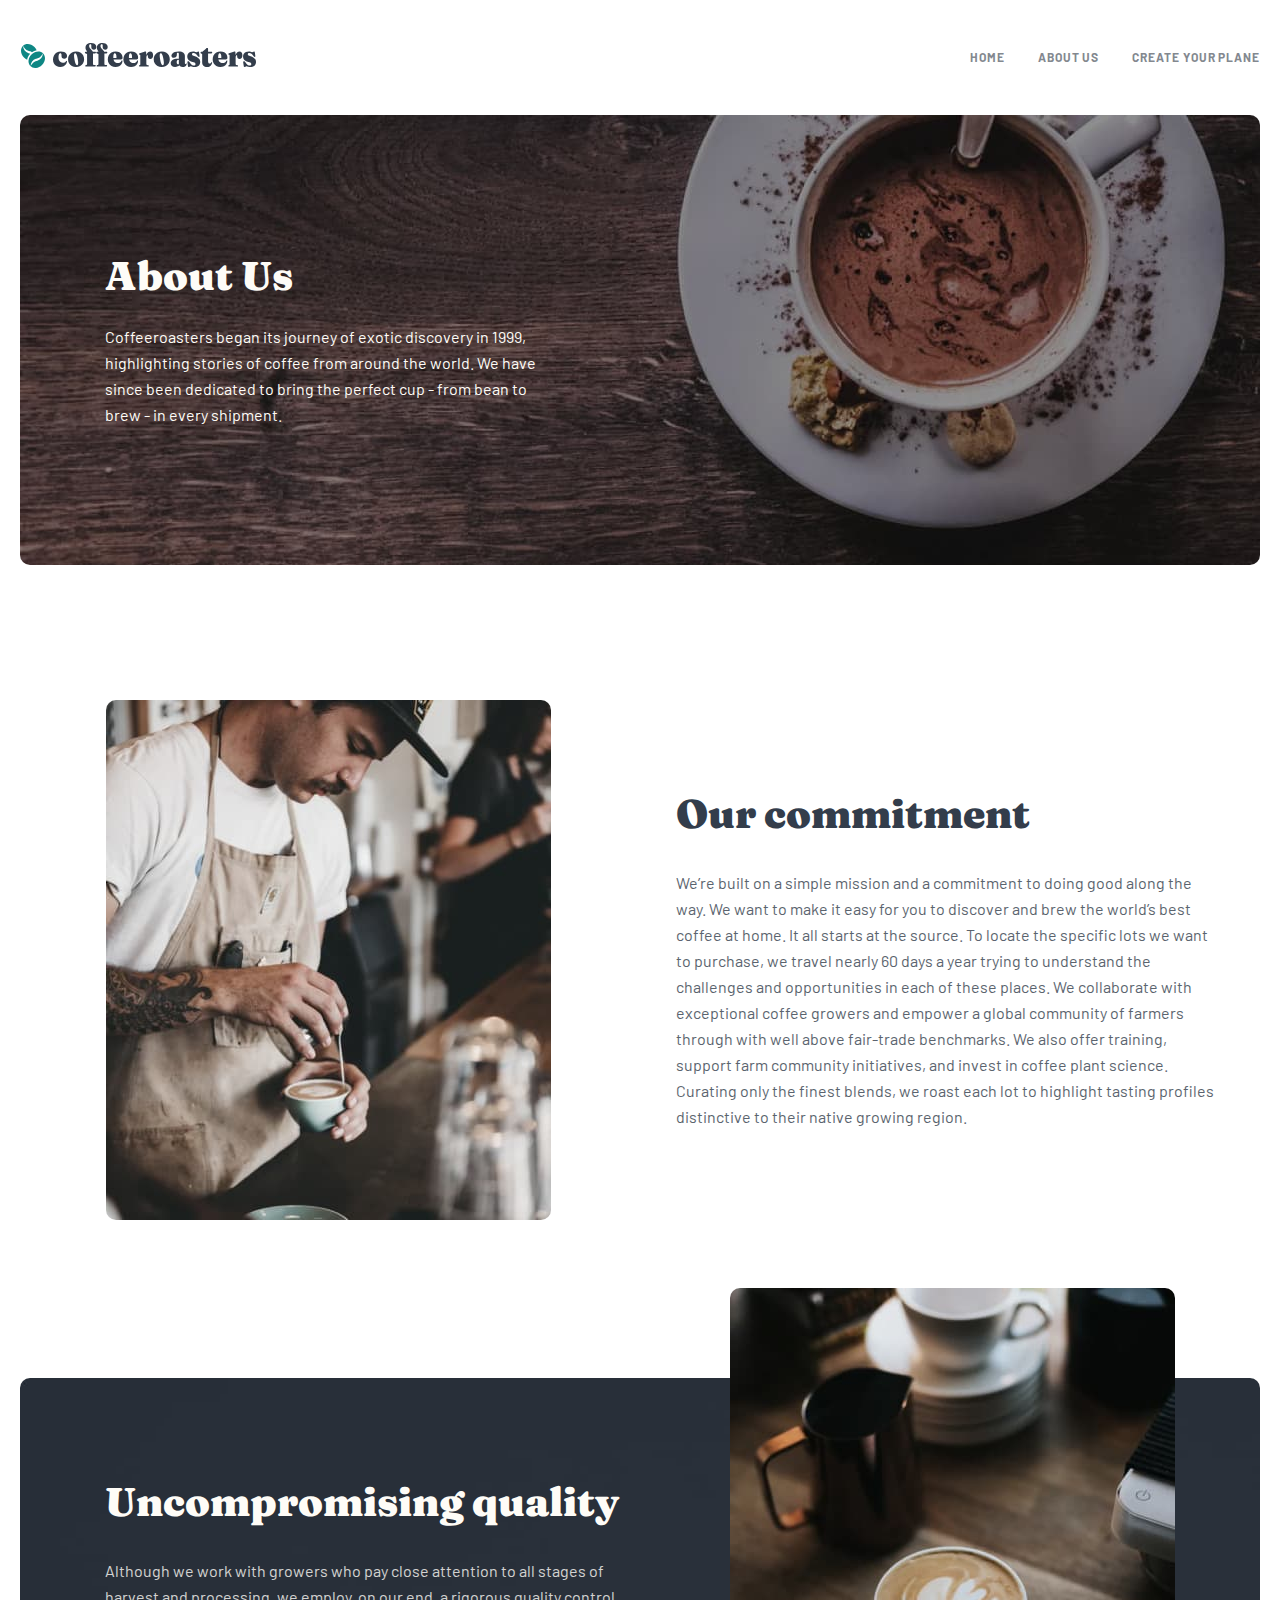
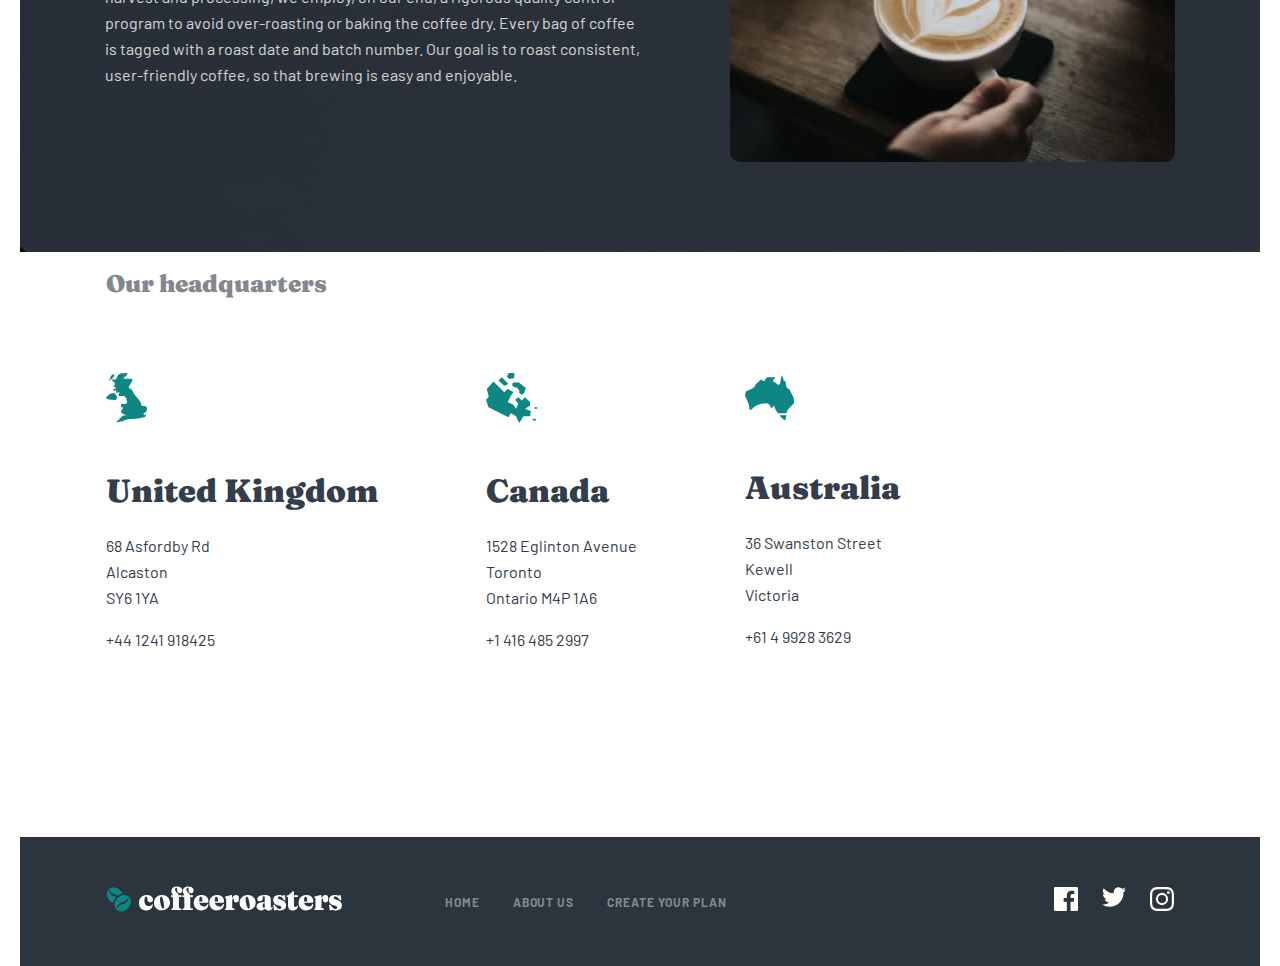
==== about.html @ 7711fb10 "Initial commit" ====
<!DOCTYPE html>
<html lang="en">
<head>
  <meta charset="UTF-8">
  <meta http-equiv="X-UA-Compatible" content="IE=edge">
  <meta name="viewport" content="width=device-width, initial-scale=1.0">
  <title>About us</title>
  <link rel="stylesheet" href="./css/normalize.css">
  <link rel="stylesheet" href="./css/main.min.css">
</head>
<body>
  
  <header class="header">  
    <div class="container"><!-- container -->
      <div class="header__box">
        <a class="logo__link" href="./index.html">
          <img class="header__logo" src="./images/logo.svg" alt="site logo"><!-- logo image -->
        </a><!-- logo link -->
        <div class="header__nav nav"><!-- navbar -->
          <ul class="nav__list"><!-- list -->
            <li class="nav__item"><!-- item -->
              <a class="nav__link" href="./index.html"><!-- HOME link -->
                <p class="nav__title"><!-- HOME -->
                  HOME
                </p>
              </a>
            </li>
            <li class="nav__item"><!-- item -->
              <a class="nav__link" href="./about.html"><!--ABOUT US link-->
                <p class="nav__title"><!-- ABOUT US -->
                  ABOUT US
                </p>
              </a>
            </li>
            <li class="nav__item"><!-- item -->
              <a class="nav__link" href="#"><!-- link for Create your plan -->
                <p class="nav__title"><!-- Create your plan -->
                  CREATE YOUR PLANE
                </p>
              </a>
            </li>
          </ul>
        </div>
      </div>
    </div>
  </header>
  
  <main class="main">
    <section class="hero">
      <div class="container">
        <div class="hero__boxs">
          <h2 class="hero__titles">
            About Us
          </h2>
          <div class="hero__textboxs">
            <p class="hero__texts">
              Coffeeroasters began its journey of exotic discovery in 1999, highlighting stories of coffee from around the world. We have since been dedicated to bring the perfect cup - from bean to brew - in every shipment.
            </p>
          </div>
        </div>
      </div>
    </section>
    
    <section class="commitment">
      <div class="container">
        <div class="commitment__box">
          <img class="commitment__imag" src="./images/Bitmap.jpg" alt="waiter make ready coffe" width="485" srcset="/images/Bitmap.jpg 1x , /images/Bitmap@2x.jpg 2x">
          <div class="commitment__trunk">
            <h2 class="commitment__title">
              Our commitment
            </h2>
            <div class="commitment__textbox">
              <p class="commitment__text">
                We’re built on a simple mission and a commitment to doing good along the way. We want to make it easy for you to discover and brew the world’s best coffee at home. It all starts at the source. To locate the specific lots we want to purchase, we travel nearly 60 days a year trying to understand the challenges and opportunities in each of these places. We collaborate with exceptional coffee growers and empower a global community of farmers through with well above fair-trade benchmarks. We also offer training, support farm community initiatives, and invest in coffee plant science. Curating only the finest blends, we roast each lot to highlight tasting profiles distinctive to their native growing region.
              </p>
            </div>
          </div>
        </div>
      </div>
    </section>
    
    <section class="quality">
      <div class="container">
        <div class="quality__box">
          <img class="quality__imag" src="./images/quality.jpg" alt="Coffe in glass" srcset="/images/quality.jpg 1x , /images/quality@2x.jpg 2x">
          <div class="quality__textbox">
            <h2 class="quality__title">
              Uncompromising quality
            </h2>
            <div class="quality__packet">
              <p class="quality__text">
                Although we work with growers who pay close attention to all stages of harvest and processing, we employ, on our end, a rigorous quality control program to avoid over-roasting or baking the coffee dry. Every bag of coffee is tagged with a roast date and batch number. Our goal is to roast consistent, user-friendly coffee, so that brewing is easy and enjoyable.
              </p>
            </div>
          </div>
        </div>
      </div>
    </section>
    
    <section class="quartes">
      <div class="container">
        <div class="quartes__box">
          <h2 class="quartes__title">
            Our headquarters
          </h2>
          
          <ul class="quartes__list">
            
            <li class="quartes__item">
              <img class="quartes__img" src="./images/britian.svg" alt="Great Britian's map ">
              <h3 class="quartes__subtitle">
                United Kingdom
              </h3>
              <div class="quartes__textbox">
                <address class="quartes__subtext">
                  <a class="quartes__sublink" href="#">68  Asfordby Rd</a>
                </address>
                <address class="quartes__subtext">
                  <a class="quartes__sublink" href="#">Alcaston</a>
                </address>
                <address class="quartes__subtext">
                  <a class="quartes__sublink" href="#">SY6 1YA</a>
                </address>
                <a class="quartes__link" href="tel:+441241918425">
                  <p class="quartes__subtext">
                    +44 1241 918425
                  </p>
                </a>
              </div>
            </li>
            <li class="quartes__item">
              <img class="quartes__img" src="./images/canada.svg" alt="Canada's map">
              <h3 class="quartes__subtitle">
                Canada
              </h3>
              <div class="quartes__textbox">
                <address class="quartes__subtext">
                  <a class="quartes__sublink" href="#">1528  Eglinton Avenue</a>
                </address>
                <address class="quartes__subtext">
                  <a class="quartes__sublink" href="#">Toronto</a>
                </address>
                <address class="quartes__subtext">
                  <a class="quartes__sublink" href="#">Ontario M4P 1A6</a>
                </address>
                <a class="quartes__link" href="tel:+14164852997">
                  <p class="quartes__subtext">
                    +1 416 485 2997
                  </p>
                </a>
              </div>
            </li>
            <li class="quartes__item">
              <img class="quartes__img" src="./images/australian.svg" alt="Austrilan's map">
              <h3 class="quartes__subtitle">
                Australia
              </h3>
              <div class="quartes__textbox">
                <address class="quartes__subtext">
                  <a class="quartes__sublink" href="#">36 Swanston Street</a>
                </address>
                <address class="quartes__subtext">
                  <a class="quartes__sublink" href="#">Kewell</a>
                </address>
                <address class="quartes__subtext">
                  <a class="quartes__sublink" href="#">Victoria</a>
                </address>
                <a class="quartes__link" href="tel:+61499283629">
                  <p class="quartes__subtext">
                    +61 4 9928 3629
                  </p>
                </a>
              </div>
            </li>
          </ul>
        </div>
      </div>
    </section>
    
  </main>
  
  <footer class="footer">
    <div class="container">
      <div class="footer__box">
        
        <a class="footer__logolink" href="#" >
          <img class="footer__logo" src="./images/footer.svg" alt="coffeeroaster logo">
        </a>
        <ul class="footer__list">
          <li class="footer__item">
            <a class="footer__link" href="./index.html">
              <p class="footer__title">
                HOME
              </p>
            </a>
          </li>
          
          <li class="footer__item">
            <a class="footer__link" href="./about.html">
              <p class="footer__title">
                ABOUT US
              </p>
            </a>
          </li>
          
          <li class="footer__item">
            <a class="footer__link" href="#">
              <p class="footer__title">
                Create your plan
              </p>
            </a>
          </li>
        </ul>
        
        <div class="footer__social">
          <a class="footer__imglink" href="#" target="blank">
            <img class="footer__img" src="./images/facebook.svg" alt="facebook logo">
          </a>
          <a class="footer__imglink" href="#" target="blank">
            <img class="footer__img" src="./images/twitter.svg" alt="twitter logo">
          </a>
          <a class="footer__imglink" href="#" target="blank">
            <img class="footer__img" src="./images/instagram.svg" alt="instagram logo">
          </a>
        </div>
        
      </div>
    </div>
  </footer>
  
</body>
</html>
---- css/main.min.css ----
@font-face{font-family:"Barlow";font-style:normal;font-weight:400;src:url("../fonts/barlow-v5-latin-ext_latin-regular.woff2") format("woff2"),url("../fonts/barlow-v5-latin-ext_latin-regular.woff") format("woff")}@font-face{font-family:"Barlow";font-style:normal;font-weight:700;src:url("../fonts/barlow-v5-latin-ext_latin-700.woff2") format("woff2"),url("../fonts/barlow-v5-latin-ext_latin-700.woff") format("woff")}@font-face{font-family:"Fraunces";font-display:swap;font-weight:100 900;src:url("../fonts/Fraunces9pt-Black.woff2") format("woff2")}/*! normalize.css v8.0.1 | MIT License | github.com/necolas/normalize.css */html{line-height:1.15;-webkit-text-size-adjust:100%}body{margin:0}main{display:block}h1{font-size:2em;margin:0.67em 0}hr{-webkit-box-sizing:content-box;box-sizing:content-box;height:0;overflow:visible}pre{font-family:monospace, monospace;font-size:1em}a{background-color:transparent}abbr[title]{border-bottom:none;text-decoration:underline;-webkit-text-decoration:underline dotted;text-decoration:underline dotted}b,strong{font-weight:bolder}code,kbd,samp{font-family:monospace, monospace;font-size:1em}small{font-size:80%}sub,sup{font-size:75%;line-height:0;position:relative;vertical-align:baseline}sub{bottom:-0.25em}sup{top:-0.5em}img{border-style:none}button,input,optgroup,select,textarea{font-family:inherit;font-size:100%;line-height:1.15;margin:0}button,input{overflow:visible}button,select{text-transform:none}button,[type="button"],[type="reset"],[type="submit"]{-webkit-appearance:button}button::-moz-focus-inner,[type="button"]::-moz-focus-inner,[type="reset"]::-moz-focus-inner,[type="submit"]::-moz-focus-inner{border-style:none;padding:0}button:-moz-focusring,[type="button"]:-moz-focusring,[type="reset"]:-moz-focusring,[type="submit"]:-moz-focusring{outline:1px dotted ButtonText}fieldset{padding:0.35em 0.75em 0.625em}legend{-webkit-box-sizing:border-box;box-sizing:border-box;color:inherit;display:table;max-width:100%;padding:0;white-space:normal}progress{vertical-align:baseline}textarea{overflow:auto}[type="checkbox"],[type="radio"]{-webkit-box-sizing:border-box;box-sizing:border-box;padding:0}[type="number"]::-webkit-inner-spin-button,[type="number"]::-webkit-outer-spin-button{height:auto}[type="search"]{-webkit-appearance:textfield;outline-offset:-2px}[type="search"]::-webkit-search-decoration{-webkit-appearance:none}::-webkit-file-upload-button{-webkit-appearance:button;font:inherit}details{display:block}summary{display:list-item}template{display:none}[hidden]{display:none}html{-webkit-box-sizing:border-box;box-sizing:border-box}body{margin:0}ul,ol{list-style:none}.container{width:1240px;padding-right:20px;padding-left:20px;margin:0 auto}.visually-hidden{position:absolute;width:1px;height:1px;margin:-1px;padding:0;overflow:hidden;border:0;clip:rect(0 0 0 0)}.header__box{display:-webkit-box;display:-ms-flexbox;display:flex;-webkit-box-align:center;-ms-flex-align:center;align-items:center;-webkit-box-pack:justify;-ms-flex-pack:justify;justify-content:space-between}.nav__list{display:-webkit-box;display:-ms-flexbox;display:flex;padding:0;margin:0}.nav__item{margin-right:33px}.nav__item:nth-child(3){margin-right:0}.nav__link{text-decoration:none;margin:0}.nav__title{font-family:"Barlow" , "Arial" , sans-serif;font-style:normal;font-weight:bold;font-size:12px;line-height:15px;letter-spacing:0.923077px;color:#83888F;margin:50px 0}.nav__title:hover{color:#333D4B}.hero__box{background-image:url("/images/back.jpg");background-repeat:no-repeat;border-radius:10px;padding:130px 0 130px 86px}.hero__trunk{width:493px;margin-bottom:32px}.hero__title{font-family:"Fraunces" , "Arial" , sans-serif;font-style:normal;font-weight:900;font-size:72px;line-height:72px;color:#FEFCF7;margin:0}.hero__speechbox{width:445px;margin-bottom:56px}.hero__text{font-family:"Barlow" , "Arial" , sans-serif;font-style:normal;font-weight:normal;font-size:16px;line-height:26px;color:#FEFCF7;mix-blend-mode:normal;opacity:0.8;margin:0}.hero__link{font-family:"Fraunces" , "Arial" , sans-serif;font-style:normal;font-weight:900;font-size:18px;text-decoration:none;line-height:25px;text-align:center;color:#FEFCF7;background:#0E8784;border-radius:6px;padding:15px 30px}.hero__link:hover{background:#66D2CF;border-radius:6px}.hero__link .example{display:-ms-grid;display:grid;-webkit-transition:all .5s;transition:all .5s;-webkit-user-select:none;-moz-user-select:none;-ms-user-select:none;user-select:none;background:-webkit-gradient(linear, left top, left bottom, from(white), to(black));background:linear-gradient(to bottom, white, black)}.collection{padding:308px 0;background-image:url("/images/background.svg");background-position:51% 17%;background-repeat:no-repeat}.collection__list{display:-webkit-box;display:-ms-flexbox;display:flex;-webkit-box-pack:justify;-ms-flex-pack:justify;-webkit-box-align:center;-ms-flex-align:center;align-items:center;padding:0 86px}.collection__item{width:255px;margin-right:30px}.collection__img{width:256px;height:193px;-o-object-fit:cover;object-fit:cover}.collection__img--cover{width:235px;height:177px;-o-object-fit:cover;object-fit:cover;padding-top:18px}.collection__itembox{width:255px}.collection__title{font-family:"Fraunces", "Arial" , sans-serif;font-style:normal;font-weight:900;font-size:24px;line-height:32px;text-align:center;color:#333D4B;margin:0;margin-top:72px}.collection__text{font-family:"Barlow", "Arial" , sans-serif;font-style:normal;font-weight:normal;font-size:16px;line-height:26px;text-align:center;color:#333D4B;margin:0;margin-top:24px}.select__box{background-image:url("/images/fon.jpg");background-repeat:no-repeat;border-radius:10px;padding:112px 86px}.select__title{font-family:"Fraunces", "Arial" , sans-serif;font-style:normal;font-weight:900;font-size:40px;line-height:48px;text-align:center;color:#FEFCF7;margin:0}.select__textbox{width:540px;margin:0 auto}.select__text{font-family:"Barlow", "Arial" , sans-serif;font-style:normal;font-weight:normal;font-size:16px;line-height:26px;text-align:center;color:#FEFCF7;mix-blend-mode:normal;opacity:0.8;margin:0;margin-top:32px}.select__list{display:-webkit-box;display:-ms-flexbox;display:flex;-webkit-box-pack:justify;-ms-flex-pack:justify;justify-content:space-between;margin:0;margin-top:86px;padding:0}.select__item{background-image:url("/images/Rectangle.svg");background-repeat:no-repeat;position:relative}.select__img{display:block;margin:0 auto;margin-top:72px;margin-bottom:56px}.select__img--new{margin-top:96px}.select__subtitle{font-family:"Fraunces", "Arial" , sans-serif;font-style:normal;font-weight:900;font-size:24px;line-height:32px;text-align:center;margin:0;color:#FEFCF7}.select__packet{width:255px;margin:24px 47px 48px 47px}.select__subtext{font-family:"Barlow", "Arial" , sans-serif;font-style:normal;font-weight:normal;font-size:16px;line-height:26px;text-align:center;color:#FEFCF7;margin:0}.works__box{padding:0  86px}.works__title{font-family:"Fraunces" , "Arial" , sans-serif;font-style:normal;font-weight:900;font-size:24px;line-height:32px;color:#83888F;margin:0;margin-top:200px;margin-bottom:80px}.works__spanbox{display:-webkit-box;display:-ms-flexbox;display:flex}.works__span{display:block;width:31px;height:31px;background:#FEFCF7;border:2px solid #0E8784;border-radius:100%}.works__line{width:349px;border:2px solid #FDD6BA;margin:0;margin-top:15px}.works__list{display:-webkit-box;display:-ms-flexbox;display:flex;-webkit-box-align:center;-ms-flex-align:center;align-items:center;margin:0;margin-top:67px;padding:0}.works__item{margin-bottom:72px}.works__item:nth-child(2){margin-right:100px;margin-left:100px}.works__subtitle{font-family:"Fraunces" , "Arial" , sans-serif;font-style:normal;font-weight:900;font-size:72px;line-height:72px;color:#FDD6BA}.works__trunk{width:255px;margin-top:38px;margin-bottom:42px}.works__subtext{font-family:"Fraunces" , "Arial" , sans-serif;font-style:normal;font-weight:900;font-size:32px;line-height:36px;color:#333D4B;margin:0}.works__packet{width:285px}.works__text{font-family:"Barlow", "Arial" , sans-serif;font-style:normal;font-weight:normal;font-size:16px;line-height:26px;color:#333D4B}.works__linkbox{margin-bottom:216px}.footer__box{display:-webkit-box;display:-ms-flexbox;display:flex;padding:0 86px;-webkit-box-align:center;-ms-flex-align:center;align-items:center;vertical-align:middle;background:#2C343E}.footer__list{display:-webkit-box;display:-ms-flexbox;display:flex;margin:0;margin-left:103px;padding:0}.footer__item:nth-child(2){margin-right:33px;margin-left:33px}.footer__link{text-decoration:none}.footer__title{font-family:"Barlow", "Arial" , sans-serif;font-style:normal;font-weight:bold;font-size:12px;line-height:15px;letter-spacing:0.923077px;text-transform:uppercase;color:#83888F;margin:0;margin-top:53px;margin-bottom:51px}.footer__title:hover{color:#FEFCF7}.footer__social{display:-webkit-box;display:-ms-flexbox;display:flex;margin-left:auto;margin-top:50px;margin-bottom:50px}.footer__img:hover{background:#FDD6BA}.footer__imglink:nth-child(2){margin-right:24px;margin-left:24px}.header__box{display:-webkit-box;display:-ms-flexbox;display:flex;-webkit-box-align:center;-ms-flex-align:center;align-items:center;-webkit-box-pack:justify;-ms-flex-pack:justify;justify-content:space-between}.nav__list{display:-webkit-box;display:-ms-flexbox;display:flex;padding:0;margin:0}.nav__item{margin-right:33px}.nav__item:nth-child(3){margin-right:0}.nav__link{text-decoration:none;margin:0}.nav__title{font-family:"Barlow" , "Arial" , sans-serif;font-style:normal;font-weight:bold;font-size:12px;line-height:15px;letter-spacing:0.923077px;color:#83888F;margin:50px 0}.nav__title:hover{color:#333D4B}.hero__boxs{background-image:url("/images/Object.jpg");background-repeat:no-repeat;border-radius:10px;padding:137px 85px}.hero__titles{font-family:"Fraunces" , "Verdana" , sans-serif;font-style:normal;font-weight:900;font-size:40px;line-height:48px;color:#FEFCF7;margin:0;margin-bottom:24px}.hero__textboxs{width:445px}.hero__texts{font-family:"Barlow" , "Verdana" , sans-serif;font-style:normal;font-weight:normal;font-size:16px;line-height:26px;color:#FEFCF7;margin:0}.commitment{padding-top:135px;padding-bottom:158px}.commitment__box{display:-webkit-box;display:-ms-flexbox;display:flex;-webkit-box-align:center;-ms-flex-align:center;align-items:center;padding:0 86px}.commitment__imag{border-radius:10px}.commitment__trunk{margin-left:125px}.commitment__title{font-family:"Fraunces" , "Verdana" , sans-serif;font-style:normal;font-weight:900;font-size:40px;line-height:48px;color:#333D4B;margin:0;margin-bottom:32px}.commitment__textbox{width:540px}.commitment__text{font-family:"Barlow" , "Verdana" , sans-serif;font-style:normal;font-weight:normal;font-size:16px;line-height:26px;color:#333D4B;opacity:0.8;margin:0}.quality__box{position:relative;-webkit-box-orient:horizontal;-webkit-box-direction:reverse;-ms-flex-direction:row-reverse;flex-direction:row-reverse;background-image:url("/images/quality_bck.jpg");background-repeat:no-repeat;border-radius:10px;padding:100px 85px 180px}.quality__imag{position:absolute;top:-90px;right:85px;border-radius:10px}.quality__textbox{margin-right:115px}.quality__title{font-family:"Fraunces" , "Verdana" , sans-serif;font-style:normal;font-weight:900;font-size:40px;line-height:48px;color:#FEFCF7;margin:0;margin-bottom:32px}.quality__packet{width:540px}.quality__text{font-family:"Barlow" , "Verdana" , sans-serif;font-style:normal;font-weight:normal;font-size:16px;line-height:26px;color:#FEFCF7;opacity:0.8;margin:0}.quartes__box{padding:0 86px 168px}.quartes__title{font-family:"Fraunces" , "Verdana" , sans-serif;font-style:normal;font-weight:900;font-size:24px;line-height:32px;color:#83888F;margin:0 0 72px}.quartes__list{display:-webkit-box;display:-ms-flexbox;display:flex;-webkit-box-align:center;-ms-flex-align:center;align-items:center;padding:0;margin:0}.quartes__item{margin-right:108px}.quartes__img{margin-bottom:46px}.quartes__subtitle{font-family:"Fraunces" , "Verdana" , sans-serif;font-style:normal;font-weight:900;font-size:32px;line-height:36px;color:#333D4B;margin:0;margin-bottom:24px}.quartes__sublink,.quartes__link{font-family:"Barlow" , "Verdana" , sans-serif;font-style:normal;font-weight:normal;font-size:16px;text-decoration:none;line-height:26px;color:#333D4B;margin:0}.quartes__link{text-decoration:none}.footer__box{display:-webkit-box;display:-ms-flexbox;display:flex;padding:0 86px;-webkit-box-align:center;-ms-flex-align:center;align-items:center;vertical-align:middle;background:#2C343E}.footer__list{display:-webkit-box;display:-ms-flexbox;display:flex;margin:0;margin-left:103px;padding:0}.footer__item:nth-child(2){margin-right:33px;margin-left:33px}.footer__link{text-decoration:none}.footer__title{font-family:"Barlow", "Arial" , sans-serif;font-style:normal;font-weight:bold;font-size:12px;line-height:15px;letter-spacing:0.923077px;text-transform:uppercase;color:#83888F;margin:0;margin-top:53px;margin-bottom:51px}.footer__title:hover{color:#FEFCF7}.footer__social{display:-webkit-box;display:-ms-flexbox;display:flex;margin-left:auto;margin-top:50px;margin-bottom:50px}.footer__img:hover{background:#FDD6BA}.footer__imglink:nth-child(2){margin-right:24px;margin-left:24px}
/*# sourceMappingURL=main.min.css.map */
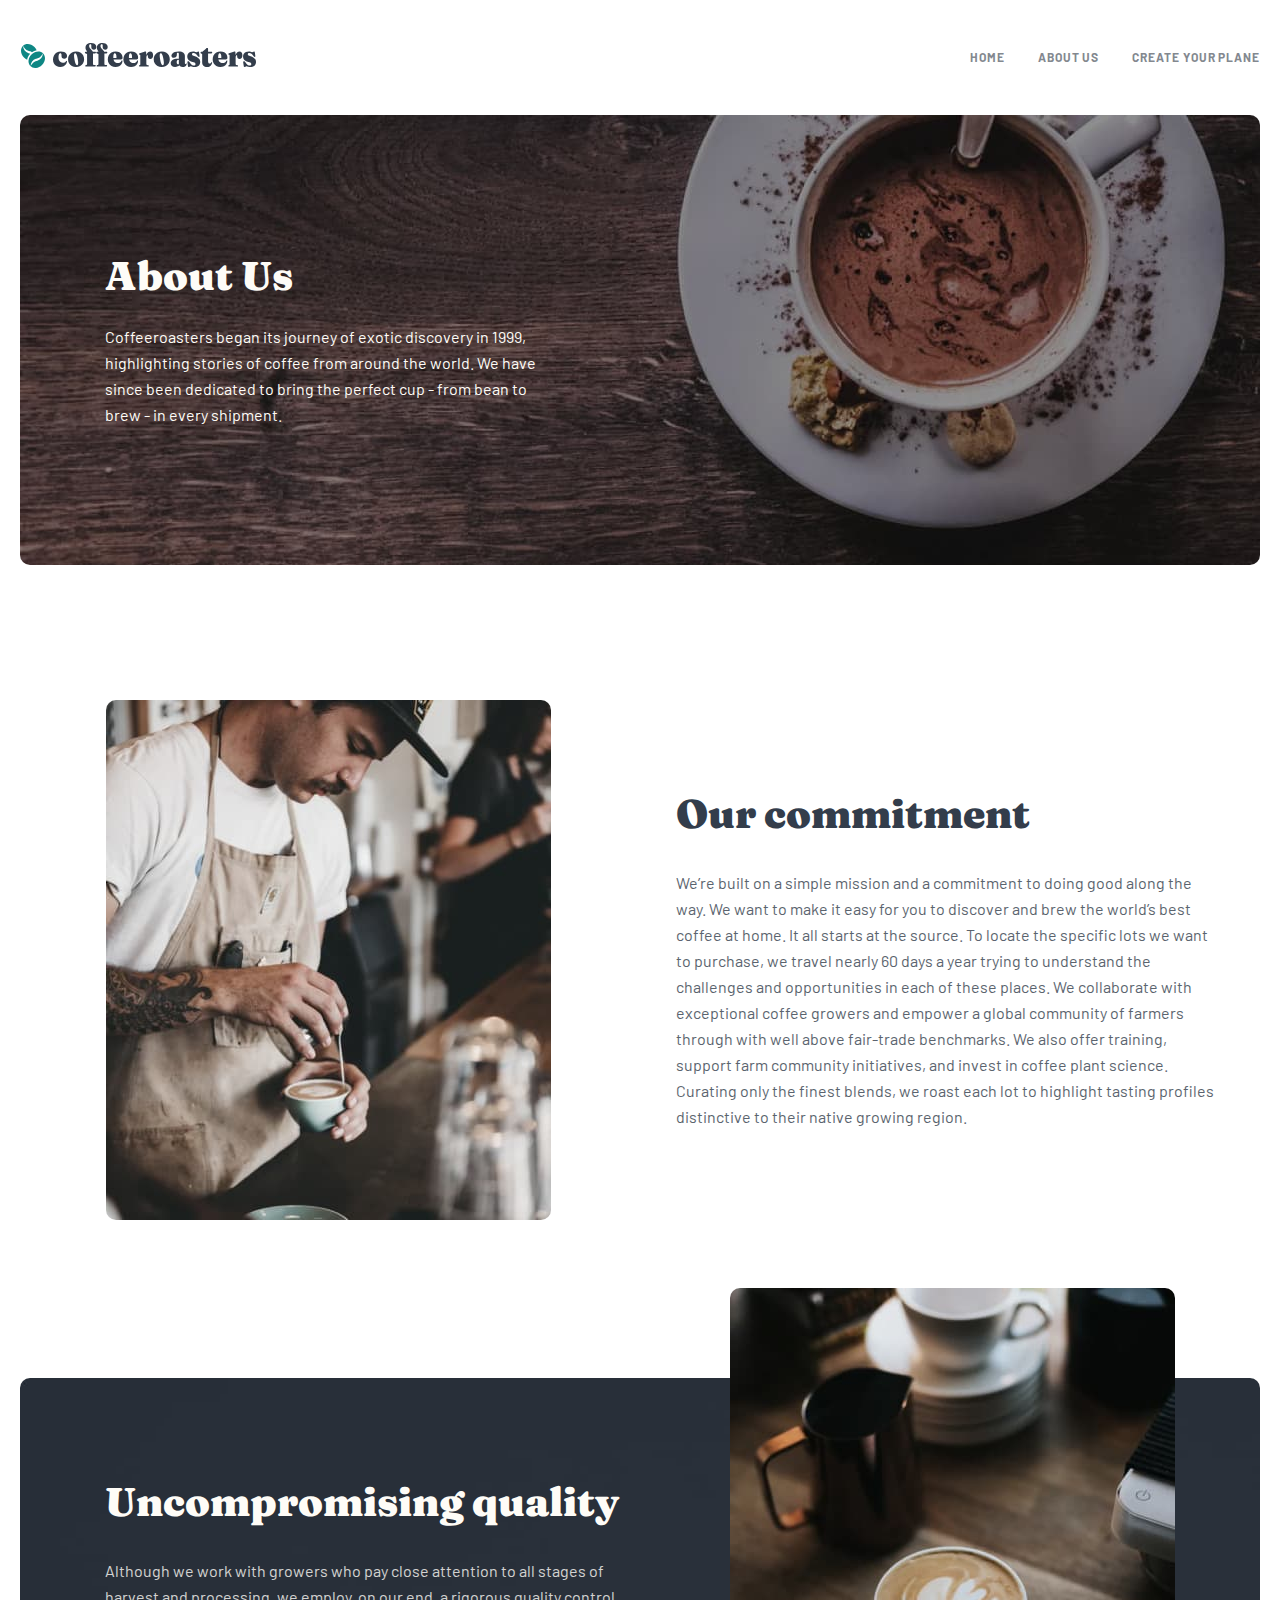
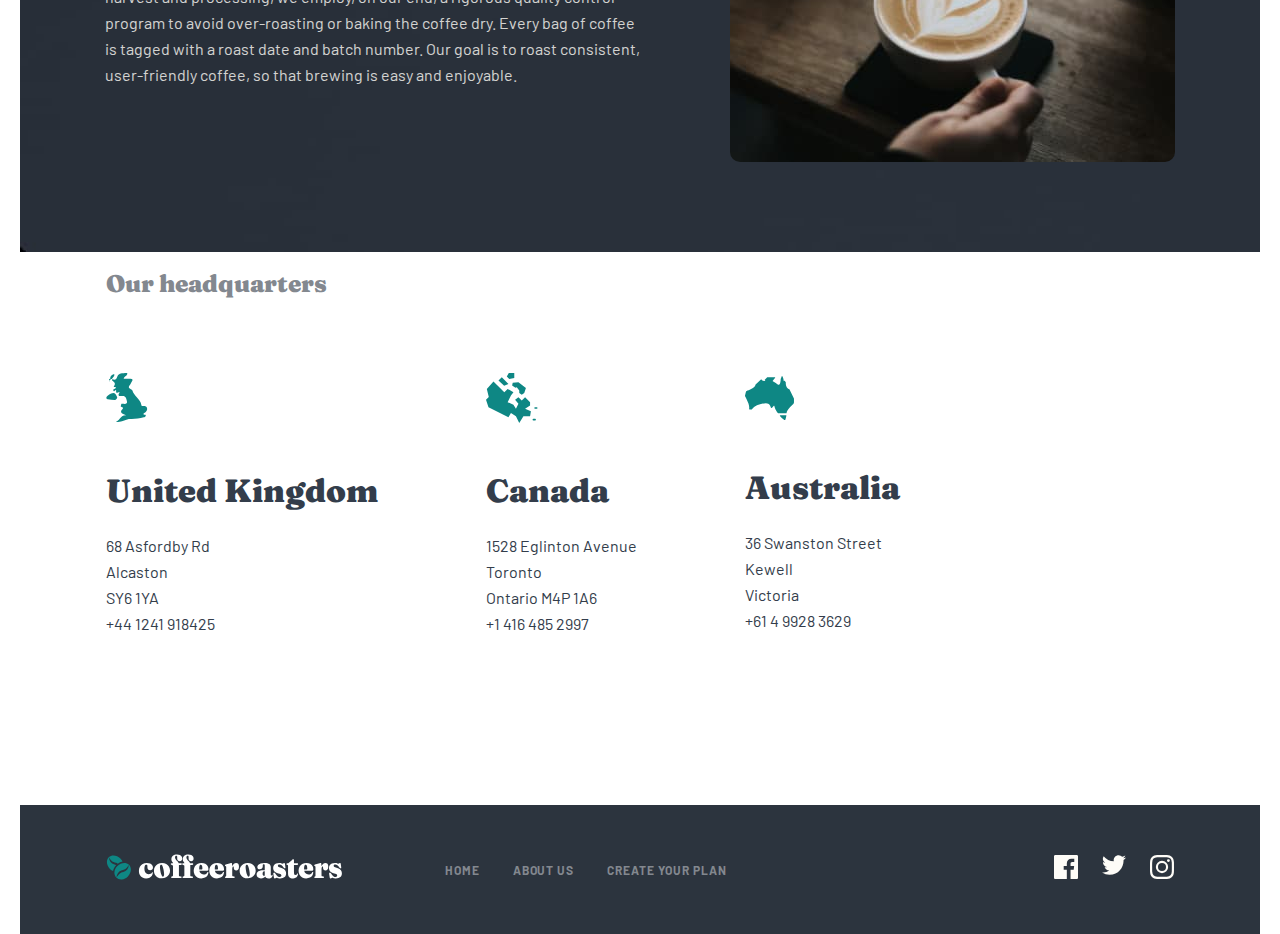
==== commit 0d13d596: "Add new styles" ====
--- a/about.html
+++ b/about.html
@@ -5,7 +5,6 @@
   <meta http-equiv="X-UA-Compatible" content="IE=edge">
   <meta name="viewport" content="width=device-width, initial-scale=1.0">
   <title>About us</title>
-  <link rel="stylesheet" href="./css/normalize.css">
   <link rel="stylesheet" href="./css/main.min.css">
 </head>
 <body>
--- a/css/main.min.css
+++ b/css/main.min.css
@@ -1,2 +1,2 @@
-@font-face{font-family:"Barlow";font-style:normal;font-weight:400;src:url("../fonts/barlow-v5-latin-ext_latin-regular.woff2") format("woff2"),url("../fonts/barlow-v5-latin-ext_latin-regular.woff") format("woff")}@font-face{font-family:"Barlow";font-style:normal;font-weight:700;src:url("../fonts/barlow-v5-latin-ext_latin-700.woff2") format("woff2"),url("../fonts/barlow-v5-latin-ext_latin-700.woff") format("woff")}@font-face{font-family:"Fraunces";font-display:swap;font-weight:100 900;src:url("../fonts/Fraunces9pt-Black.woff2") format("woff2")}/*! normalize.css v8.0.1 | MIT License | github.com/necolas/normalize.css */html{line-height:1.15;-webkit-text-size-adjust:100%}body{margin:0}main{display:block}h1{font-size:2em;margin:0.67em 0}hr{-webkit-box-sizing:content-box;box-sizing:content-box;height:0;overflow:visible}pre{font-family:monospace, monospace;font-size:1em}a{background-color:transparent}abbr[title]{border-bottom:none;text-decoration:underline;-webkit-text-decoration:underline dotted;text-decoration:underline dotted}b,strong{font-weight:bolder}code,kbd,samp{font-family:monospace, monospace;font-size:1em}small{font-size:80%}sub,sup{font-size:75%;line-height:0;position:relative;vertical-align:baseline}sub{bottom:-0.25em}sup{top:-0.5em}img{border-style:none}button,input,optgroup,select,textarea{font-family:inherit;font-size:100%;line-height:1.15;margin:0}button,input{overflow:visible}button,select{text-transform:none}button,[type="button"],[type="reset"],[type="submit"]{-webkit-appearance:button}button::-moz-focus-inner,[type="button"]::-moz-focus-inner,[type="reset"]::-moz-focus-inner,[type="submit"]::-moz-focus-inner{border-style:none;padding:0}button:-moz-focusring,[type="button"]:-moz-focusring,[type="reset"]:-moz-focusring,[type="submit"]:-moz-focusring{outline:1px dotted ButtonText}fieldset{padding:0.35em 0.75em 0.625em}legend{-webkit-box-sizing:border-box;box-sizing:border-box;color:inherit;display:table;max-width:100%;padding:0;white-space:normal}progress{vertical-align:baseline}textarea{overflow:auto}[type="checkbox"],[type="radio"]{-webkit-box-sizing:border-box;box-sizing:border-box;padding:0}[type="number"]::-webkit-inner-spin-button,[type="number"]::-webkit-outer-spin-button{height:auto}[type="search"]{-webkit-appearance:textfield;outline-offset:-2px}[type="search"]::-webkit-search-decoration{-webkit-appearance:none}::-webkit-file-upload-button{-webkit-appearance:button;font:inherit}details{display:block}summary{display:list-item}template{display:none}[hidden]{display:none}html{-webkit-box-sizing:border-box;box-sizing:border-box}body{margin:0}ul,ol{list-style:none}.container{width:1240px;padding-right:20px;padding-left:20px;margin:0 auto}.visually-hidden{position:absolute;width:1px;height:1px;margin:-1px;padding:0;overflow:hidden;border:0;clip:rect(0 0 0 0)}.header__box{display:-webkit-box;display:-ms-flexbox;display:flex;-webkit-box-align:center;-ms-flex-align:center;align-items:center;-webkit-box-pack:justify;-ms-flex-pack:justify;justify-content:space-between}.nav__list{display:-webkit-box;display:-ms-flexbox;display:flex;padding:0;margin:0}.nav__item{margin-right:33px}.nav__item:nth-child(3){margin-right:0}.nav__link{text-decoration:none;margin:0}.nav__title{font-family:"Barlow" , "Arial" , sans-serif;font-style:normal;font-weight:bold;font-size:12px;line-height:15px;letter-spacing:0.923077px;color:#83888F;margin:50px 0}.nav__title:hover{color:#333D4B}.hero__box{background-image:url("/images/back.jpg");background-repeat:no-repeat;border-radius:10px;padding:130px 0 130px 86px}.hero__trunk{width:493px;margin-bottom:32px}.hero__title{font-family:"Fraunces" , "Arial" , sans-serif;font-style:normal;font-weight:900;font-size:72px;line-height:72px;color:#FEFCF7;margin:0}.hero__speechbox{width:445px;margin-bottom:56px}.hero__text{font-family:"Barlow" , "Arial" , sans-serif;font-style:normal;font-weight:normal;font-size:16px;line-height:26px;color:#FEFCF7;mix-blend-mode:normal;opacity:0.8;margin:0}.hero__link{font-family:"Fraunces" , "Arial" , sans-serif;font-style:normal;font-weight:900;font-size:18px;text-decoration:none;line-height:25px;text-align:center;color:#FEFCF7;background:#0E8784;border-radius:6px;padding:15px 30px}.hero__link:hover{background:#66D2CF;border-radius:6px}.hero__link .example{display:-ms-grid;display:grid;-webkit-transition:all .5s;transition:all .5s;-webkit-user-select:none;-moz-user-select:none;-ms-user-select:none;user-select:none;background:-webkit-gradient(linear, left top, left bottom, from(white), to(black));background:linear-gradient(to bottom, white, black)}.collection{padding:308px 0;background-image:url("/images/background.svg");background-position:51% 17%;background-repeat:no-repeat}.collection__list{display:-webkit-box;display:-ms-flexbox;display:flex;-webkit-box-pack:justify;-ms-flex-pack:justify;-webkit-box-align:center;-ms-flex-align:center;align-items:center;padding:0 86px}.collection__item{width:255px;margin-right:30px}.collection__img{width:256px;height:193px;-o-object-fit:cover;object-fit:cover}.collection__img--cover{width:235px;height:177px;-o-object-fit:cover;object-fit:cover;padding-top:18px}.collection__itembox{width:255px}.collection__title{font-family:"Fraunces", "Arial" , sans-serif;font-style:normal;font-weight:900;font-size:24px;line-height:32px;text-align:center;color:#333D4B;margin:0;margin-top:72px}.collection__text{font-family:"Barlow", "Arial" , sans-serif;font-style:normal;font-weight:normal;font-size:16px;line-height:26px;text-align:center;color:#333D4B;margin:0;margin-top:24px}.select__box{background-image:url("/images/fon.jpg");background-repeat:no-repeat;border-radius:10px;padding:112px 86px}.select__title{font-family:"Fraunces", "Arial" , sans-serif;font-style:normal;font-weight:900;font-size:40px;line-height:48px;text-align:center;color:#FEFCF7;margin:0}.select__textbox{width:540px;margin:0 auto}.select__text{font-family:"Barlow", "Arial" , sans-serif;font-style:normal;font-weight:normal;font-size:16px;line-height:26px;text-align:center;color:#FEFCF7;mix-blend-mode:normal;opacity:0.8;margin:0;margin-top:32px}.select__list{display:-webkit-box;display:-ms-flexbox;display:flex;-webkit-box-pack:justify;-ms-flex-pack:justify;justify-content:space-between;margin:0;margin-top:86px;padding:0}.select__item{background-image:url("/images/Rectangle.svg");background-repeat:no-repeat;position:relative}.select__img{display:block;margin:0 auto;margin-top:72px;margin-bottom:56px}.select__img--new{margin-top:96px}.select__subtitle{font-family:"Fraunces", "Arial" , sans-serif;font-style:normal;font-weight:900;font-size:24px;line-height:32px;text-align:center;margin:0;color:#FEFCF7}.select__packet{width:255px;margin:24px 47px 48px 47px}.select__subtext{font-family:"Barlow", "Arial" , sans-serif;font-style:normal;font-weight:normal;font-size:16px;line-height:26px;text-align:center;color:#FEFCF7;margin:0}.works__box{padding:0  86px}.works__title{font-family:"Fraunces" , "Arial" , sans-serif;font-style:normal;font-weight:900;font-size:24px;line-height:32px;color:#83888F;margin:0;margin-top:200px;margin-bottom:80px}.works__spanbox{display:-webkit-box;display:-ms-flexbox;display:flex}.works__span{display:block;width:31px;height:31px;background:#FEFCF7;border:2px solid #0E8784;border-radius:100%}.works__line{width:349px;border:2px solid #FDD6BA;margin:0;margin-top:15px}.works__list{display:-webkit-box;display:-ms-flexbox;display:flex;-webkit-box-align:center;-ms-flex-align:center;align-items:center;margin:0;margin-top:67px;padding:0}.works__item{margin-bottom:72px}.works__item:nth-child(2){margin-right:100px;margin-left:100px}.works__subtitle{font-family:"Fraunces" , "Arial" , sans-serif;font-style:normal;font-weight:900;font-size:72px;line-height:72px;color:#FDD6BA}.works__trunk{width:255px;margin-top:38px;margin-bottom:42px}.works__subtext{font-family:"Fraunces" , "Arial" , sans-serif;font-style:normal;font-weight:900;font-size:32px;line-height:36px;color:#333D4B;margin:0}.works__packet{width:285px}.works__text{font-family:"Barlow", "Arial" , sans-serif;font-style:normal;font-weight:normal;font-size:16px;line-height:26px;color:#333D4B}.works__linkbox{margin-bottom:216px}.footer__box{display:-webkit-box;display:-ms-flexbox;display:flex;padding:0 86px;-webkit-box-align:center;-ms-flex-align:center;align-items:center;vertical-align:middle;background:#2C343E}.footer__list{display:-webkit-box;display:-ms-flexbox;display:flex;margin:0;margin-left:103px;padding:0}.footer__item:nth-child(2){margin-right:33px;margin-left:33px}.footer__link{text-decoration:none}.footer__title{font-family:"Barlow", "Arial" , sans-serif;font-style:normal;font-weight:bold;font-size:12px;line-height:15px;letter-spacing:0.923077px;text-transform:uppercase;color:#83888F;margin:0;margin-top:53px;margin-bottom:51px}.footer__title:hover{color:#FEFCF7}.footer__social{display:-webkit-box;display:-ms-flexbox;display:flex;margin-left:auto;margin-top:50px;margin-bottom:50px}.footer__img:hover{background:#FDD6BA}.footer__imglink:nth-child(2){margin-right:24px;margin-left:24px}.header__box{display:-webkit-box;display:-ms-flexbox;display:flex;-webkit-box-align:center;-ms-flex-align:center;align-items:center;-webkit-box-pack:justify;-ms-flex-pack:justify;justify-content:space-between}.nav__list{display:-webkit-box;display:-ms-flexbox;display:flex;padding:0;margin:0}.nav__item{margin-right:33px}.nav__item:nth-child(3){margin-right:0}.nav__link{text-decoration:none;margin:0}.nav__title{font-family:"Barlow" , "Arial" , sans-serif;font-style:normal;font-weight:bold;font-size:12px;line-height:15px;letter-spacing:0.923077px;color:#83888F;margin:50px 0}.nav__title:hover{color:#333D4B}.hero__boxs{background-image:url("/images/Object.jpg");background-repeat:no-repeat;border-radius:10px;padding:137px 85px}.hero__titles{font-family:"Fraunces" , "Verdana" , sans-serif;font-style:normal;font-weight:900;font-size:40px;line-height:48px;color:#FEFCF7;margin:0;margin-bottom:24px}.hero__textboxs{width:445px}.hero__texts{font-family:"Barlow" , "Verdana" , sans-serif;font-style:normal;font-weight:normal;font-size:16px;line-height:26px;color:#FEFCF7;margin:0}.commitment{padding-top:135px;padding-bottom:158px}.commitment__box{display:-webkit-box;display:-ms-flexbox;display:flex;-webkit-box-align:center;-ms-flex-align:center;align-items:center;padding:0 86px}.commitment__imag{border-radius:10px}.commitment__trunk{margin-left:125px}.commitment__title{font-family:"Fraunces" , "Verdana" , sans-serif;font-style:normal;font-weight:900;font-size:40px;line-height:48px;color:#333D4B;margin:0;margin-bottom:32px}.commitment__textbox{width:540px}.commitment__text{font-family:"Barlow" , "Verdana" , sans-serif;font-style:normal;font-weight:normal;font-size:16px;line-height:26px;color:#333D4B;opacity:0.8;margin:0}.quality__box{position:relative;-webkit-box-orient:horizontal;-webkit-box-direction:reverse;-ms-flex-direction:row-reverse;flex-direction:row-reverse;background-image:url("/images/quality_bck.jpg");background-repeat:no-repeat;border-radius:10px;padding:100px 85px 180px}.quality__imag{position:absolute;top:-90px;right:85px;border-radius:10px}.quality__textbox{margin-right:115px}.quality__title{font-family:"Fraunces" , "Verdana" , sans-serif;font-style:normal;font-weight:900;font-size:40px;line-height:48px;color:#FEFCF7;margin:0;margin-bottom:32px}.quality__packet{width:540px}.quality__text{font-family:"Barlow" , "Verdana" , sans-serif;font-style:normal;font-weight:normal;font-size:16px;line-height:26px;color:#FEFCF7;opacity:0.8;margin:0}.quartes__box{padding:0 86px 168px}.quartes__title{font-family:"Fraunces" , "Verdana" , sans-serif;font-style:normal;font-weight:900;font-size:24px;line-height:32px;color:#83888F;margin:0 0 72px}.quartes__list{display:-webkit-box;display:-ms-flexbox;display:flex;-webkit-box-align:center;-ms-flex-align:center;align-items:center;padding:0;margin:0}.quartes__item{margin-right:108px}.quartes__img{margin-bottom:46px}.quartes__subtitle{font-family:"Fraunces" , "Verdana" , sans-serif;font-style:normal;font-weight:900;font-size:32px;line-height:36px;color:#333D4B;margin:0;margin-bottom:24px}.quartes__sublink,.quartes__link{font-family:"Barlow" , "Verdana" , sans-serif;font-style:normal;font-weight:normal;font-size:16px;text-decoration:none;line-height:26px;color:#333D4B;margin:0}.quartes__link{text-decoration:none}.footer__box{display:-webkit-box;display:-ms-flexbox;display:flex;padding:0 86px;-webkit-box-align:center;-ms-flex-align:center;align-items:center;vertical-align:middle;background:#2C343E}.footer__list{display:-webkit-box;display:-ms-flexbox;display:flex;margin:0;margin-left:103px;padding:0}.footer__item:nth-child(2){margin-right:33px;margin-left:33px}.footer__link{text-decoration:none}.footer__title{font-family:"Barlow", "Arial" , sans-serif;font-style:normal;font-weight:bold;font-size:12px;line-height:15px;letter-spacing:0.923077px;text-transform:uppercase;color:#83888F;margin:0;margin-top:53px;margin-bottom:51px}.footer__title:hover{color:#FEFCF7}.footer__social{display:-webkit-box;display:-ms-flexbox;display:flex;margin-left:auto;margin-top:50px;margin-bottom:50px}.footer__img:hover{background:#FDD6BA}.footer__imglink:nth-child(2){margin-right:24px;margin-left:24px}
+@font-face{font-family:"Barlow";font-style:normal;font-weight:400;src:url("../fonts/barlow-v5-latin-ext_latin-regular.woff2") format("woff2"),url("../fonts/barlow-v5-latin-ext_latin-regular.woff") format("woff")}@font-face{font-family:"Barlow";font-style:normal;font-weight:700;src:url("../fonts/barlow-v5-latin-ext_latin-700.woff2") format("woff2"),url("../fonts/barlow-v5-latin-ext_latin-700.woff") format("woff")}@font-face{font-family:"Fraunces";font-display:swap;font-weight:100 900;src:url("../fonts/Fraunces9pt-Black.woff2") format("woff2")}/*! normalize.css v8.0.1 | MIT License | github.com/necolas/normalize.css */html{line-height:1.15;-webkit-text-size-adjust:100%}body{margin:0}main{display:block}h1{font-size:2em;margin:0.67em 0}hr{-webkit-box-sizing:content-box;box-sizing:content-box;height:0;overflow:visible}pre{font-family:monospace, monospace;font-size:1em}a{background-color:transparent}abbr[title]{border-bottom:none;text-decoration:underline;-webkit-text-decoration:underline dotted;text-decoration:underline dotted}b,strong{font-weight:bolder}code,kbd,samp{font-family:monospace, monospace;font-size:1em}small{font-size:80%}sub,sup{font-size:75%;line-height:0;position:relative;vertical-align:baseline}sub{bottom:-0.25em}sup{top:-0.5em}img{border-style:none}button,input,optgroup,select,textarea{font-family:inherit;font-size:100%;line-height:1.15;margin:0}button,input{overflow:visible}button,select{text-transform:none}button,[type="button"],[type="reset"],[type="submit"]{-webkit-appearance:button}button::-moz-focus-inner,[type="button"]::-moz-focus-inner,[type="reset"]::-moz-focus-inner,[type="submit"]::-moz-focus-inner{border-style:none;padding:0}button:-moz-focusring,[type="button"]:-moz-focusring,[type="reset"]:-moz-focusring,[type="submit"]:-moz-focusring{outline:1px dotted ButtonText}fieldset{padding:0.35em 0.75em 0.625em}legend{-webkit-box-sizing:border-box;box-sizing:border-box;color:inherit;display:table;max-width:100%;padding:0;white-space:normal}progress{vertical-align:baseline}textarea{overflow:auto}[type="checkbox"],[type="radio"]{-webkit-box-sizing:border-box;box-sizing:border-box;padding:0}[type="number"]::-webkit-inner-spin-button,[type="number"]::-webkit-outer-spin-button{height:auto}[type="search"]{-webkit-appearance:textfield;outline-offset:-2px}[type="search"]::-webkit-search-decoration{-webkit-appearance:none}::-webkit-file-upload-button{-webkit-appearance:button;font:inherit}details{display:block}summary{display:list-item}template{display:none}[hidden]{display:none}html{-webkit-box-sizing:border-box;box-sizing:border-box}body{margin:0}ul,ol{list-style:none}.container{width:1240px;padding-right:20px;padding-left:20px;margin:0 auto}.visually-hidden{position:absolute;width:1px;height:1px;margin:-1px;padding:0;overflow:hidden;border:0;clip:rect(0 0 0 0)}.header__box{display:-webkit-box;display:-ms-flexbox;display:flex;-webkit-box-align:center;-ms-flex-align:center;align-items:center;-webkit-box-pack:justify;-ms-flex-pack:justify;justify-content:space-between}.nav__list{display:-webkit-box;display:-ms-flexbox;display:flex;padding:0;margin:0}.nav__item{margin-right:33px}.nav__item:nth-child(3){margin-right:0}.nav__link{text-decoration:none;margin:0}.nav__title{font-family:"Barlow" , "Arial" , sans-serif;font-style:normal;font-weight:bold;font-size:12px;line-height:15px;letter-spacing:0.923077px;color:#83888F;margin:50px 0}.nav__title:hover{color:#333D4B}.hero__box{background-image:url("/images/back.jpg");background-repeat:no-repeat;border-radius:10px;padding:130px 0 130px 86px}.hero__trunk{width:493px;margin-bottom:32px}.hero__title{font-family:"Fraunces" , "Arial" , sans-serif;font-style:normal;font-weight:900;font-size:72px;line-height:72px;color:#FEFCF7;margin:0}.hero__speechbox{width:445px;margin-bottom:56px}.hero__text{font-family:"Barlow" , "Arial" , sans-serif;font-style:normal;font-weight:normal;font-size:16px;line-height:26px;color:#FEFCF7;mix-blend-mode:normal;opacity:0.8;margin:0}.hero__link{font-family:"Fraunces" , "Arial" , sans-serif;font-style:normal;font-weight:900;font-size:18px;text-decoration:none;line-height:25px;text-align:center;color:#FEFCF7;background:#0E8784;border-radius:6px;padding:15px 30px}.hero__link:hover{background:#66D2CF;border-radius:6px}.hero__link .example{display:-ms-grid;display:grid;-webkit-transition:all .5s;transition:all .5s;-webkit-user-select:none;-moz-user-select:none;-ms-user-select:none;user-select:none;background:-webkit-gradient(linear, left top, left bottom, from(white), to(black));background:linear-gradient(to bottom, white, black)}.collection{padding:308px 0;background-image:url("/images/background.svg");background-position:51% 17%;background-repeat:no-repeat}.collection__list{display:-webkit-box;display:-ms-flexbox;display:flex;-webkit-box-pack:justify;-ms-flex-pack:justify;-webkit-box-align:center;-ms-flex-align:center;align-items:center;padding:0 86px}.collection__item{width:255px;margin-right:30px}.collection__img{width:256px;height:193px;-o-object-fit:cover;object-fit:cover}.collection__img--cover{width:235px;height:177px;-o-object-fit:cover;object-fit:cover;padding-top:18px}.collection__itembox{width:255px}.collection__title{font-family:"Fraunces", "Arial" , sans-serif;font-style:normal;font-weight:900;font-size:24px;line-height:32px;text-align:center;color:#333D4B;margin:0;margin-top:72px}.collection__text{font-family:"Barlow", "Arial" , sans-serif;font-style:normal;font-weight:normal;font-size:16px;line-height:26px;text-align:center;color:#333D4B;margin:0;margin-top:24px}.select__box{background-image:url("/images/fon.jpg");background-repeat:no-repeat;border-radius:10px;padding:112px 86px}.select__title{font-family:"Fraunces", "Arial" , sans-serif;font-style:normal;font-weight:900;font-size:40px;line-height:48px;text-align:center;color:#FEFCF7;margin:0}.select__textbox{width:540px;margin:0 auto}.select__text{font-family:"Barlow", "Arial" , sans-serif;font-style:normal;font-weight:normal;font-size:16px;line-height:26px;text-align:center;color:#FEFCF7;mix-blend-mode:normal;opacity:0.8;margin:0;margin-top:32px}.select__list{display:-webkit-box;display:-ms-flexbox;display:flex;-webkit-box-pack:justify;-ms-flex-pack:justify;justify-content:space-between;margin:0;margin-top:86px;padding:0}.select__item{background-image:url("/images/Rectangle.svg");background-repeat:no-repeat;position:relative}.select__img{display:block;margin:0 auto;margin-top:72px;margin-bottom:56px}.select__img--new{margin-top:96px}.select__subtitle{font-family:"Fraunces", "Arial" , sans-serif;font-style:normal;font-weight:900;font-size:24px;line-height:32px;text-align:center;margin:0;color:#FEFCF7}.select__packet{width:255px;margin:24px 47px 48px 47px}.select__subtext{font-family:"Barlow", "Arial" , sans-serif;font-style:normal;font-weight:normal;font-size:16px;line-height:26px;text-align:center;color:#FEFCF7;margin:0}.works__box{padding:0  86px}.works__title{font-family:"Fraunces" , "Arial" , sans-serif;font-style:normal;font-weight:900;font-size:24px;line-height:32px;color:#83888F;margin:0;margin-top:200px;margin-bottom:80px}.works__spanbox{display:-webkit-box;display:-ms-flexbox;display:flex}.works__span{display:block;width:31px;height:31px;background:#FEFCF7;border:2px solid #0E8784;border-radius:100%}.works__line{width:349px;border:2px solid #FDD6BA;margin:0;margin-top:15px}.works__list{display:-webkit-box;display:-ms-flexbox;display:flex;-webkit-box-align:center;-ms-flex-align:center;align-items:center;margin:0;margin-top:67px;padding:0}.works__item{margin-bottom:72px}.works__item:nth-child(2){margin-right:100px;margin-left:100px}.works__subtitle{font-family:"Fraunces" , "Arial" , sans-serif;font-style:normal;font-weight:900;font-size:72px;line-height:72px;color:#FDD6BA}.works__trunk{width:255px;margin-top:38px;margin-bottom:42px}.works__subtext{font-family:"Fraunces" , "Arial" , sans-serif;font-style:normal;font-weight:900;font-size:32px;line-height:36px;color:#333D4B;margin:0}.works__packet{width:285px}.works__text{font-family:"Barlow", "Arial" , sans-serif;font-style:normal;font-weight:normal;font-size:16px;line-height:26px;color:#333D4B}.works__linkbox{margin-bottom:216px}.footer__box{display:-webkit-box;display:-ms-flexbox;display:flex;padding:0 86px;-webkit-box-align:center;-ms-flex-align:center;align-items:center;vertical-align:middle;background:#2C343E}.footer__list{display:-webkit-box;display:-ms-flexbox;display:flex;margin:0;margin-left:103px;padding:0}.footer__item:nth-child(2){margin-right:33px;margin-left:33px}.footer__link{text-decoration:none}.footer__title{font-family:"Barlow", "Arial" , sans-serif;font-style:normal;font-weight:bold;font-size:12px;line-height:15px;letter-spacing:0.923077px;text-transform:uppercase;color:#83888F;margin:0;margin-top:53px;margin-bottom:51px}.footer__title:hover{color:#FEFCF7}.footer__social{display:-webkit-box;display:-ms-flexbox;display:flex;margin-left:auto;margin-top:50px;margin-bottom:50px}.footer__img:hover{background:#FDD6BA}.footer__imglink:nth-child(2){margin-right:24px;margin-left:24px}.header__box{display:-webkit-box;display:-ms-flexbox;display:flex;-webkit-box-align:center;-ms-flex-align:center;align-items:center;-webkit-box-pack:justify;-ms-flex-pack:justify;justify-content:space-between}.nav__list{display:-webkit-box;display:-ms-flexbox;display:flex;padding:0;margin:0}.nav__item{margin-right:33px}.nav__item:nth-child(3){margin-right:0}.nav__link{text-decoration:none;margin:0}.nav__title{font-family:"Barlow" , "Arial" , sans-serif;font-style:normal;font-weight:bold;font-size:12px;line-height:15px;letter-spacing:0.923077px;color:#83888F;margin:50px 0}.nav__title:hover{color:#333D4B}.hero__boxs{background-image:url("/images/Object.jpg");background-repeat:no-repeat;border-radius:10px;padding:137px 85px}.hero__titles{font-family:"Fraunces" , "Verdana" , sans-serif;font-style:normal;font-weight:900;font-size:40px;line-height:48px;color:#FEFCF7;margin:0;margin-bottom:24px}.hero__textboxs{width:445px}.hero__texts{font-family:"Barlow" , "Verdana" , sans-serif;font-style:normal;font-weight:normal;font-size:16px;line-height:26px;color:#FEFCF7;margin:0}.commitment{padding-top:135px;padding-bottom:158px}.commitment__box{display:-webkit-box;display:-ms-flexbox;display:flex;-webkit-box-align:center;-ms-flex-align:center;align-items:center;padding:0 86px}.commitment__imag{border-radius:10px}.commitment__trunk{margin-left:125px}.commitment__title{font-family:"Fraunces" , "Verdana" , sans-serif;font-style:normal;font-weight:900;font-size:40px;line-height:48px;color:#333D4B;margin:0;margin-bottom:32px}.commitment__textbox{width:540px}.commitment__text{font-family:"Barlow" , "Verdana" , sans-serif;font-style:normal;font-weight:normal;font-size:16px;line-height:26px;color:#333D4B;opacity:0.8;margin:0}.quality__box{position:relative;-webkit-box-orient:horizontal;-webkit-box-direction:reverse;-ms-flex-direction:row-reverse;flex-direction:row-reverse;background-image:url("/images/quality_bck.jpg");background-repeat:no-repeat;border-radius:10px;padding:100px 85px 180px}.quality__imag{position:absolute;top:-90px;right:85px;border-radius:10px}.quality__textbox{margin-right:115px}.quality__title{font-family:"Fraunces" , "Verdana" , sans-serif;font-style:normal;font-weight:900;font-size:40px;line-height:48px;color:#FEFCF7;margin:0;margin-bottom:32px}.quality__packet{width:540px}.quality__text{font-family:"Barlow" , "Verdana" , sans-serif;font-style:normal;font-weight:normal;font-size:16px;line-height:26px;color:#FEFCF7;opacity:0.8;margin:0}.quartes__box{padding:0 86px 168px}.quartes__title{font-family:"Fraunces" , "Verdana" , sans-serif;font-style:normal;font-weight:900;font-size:24px;line-height:32px;color:#83888F;margin:0 0 72px}.quartes__list{display:-webkit-box;display:-ms-flexbox;display:flex;-webkit-box-align:center;-ms-flex-align:center;align-items:center;padding:0;margin:0}.quartes__item{margin-right:108px}.quartes__img{margin-bottom:46px}.quartes__subtitle{font-family:"Fraunces" , "Verdana" , sans-serif;font-style:normal;font-weight:900;font-size:32px;line-height:36px;color:#333D4B;margin:0;margin-bottom:24px}.quartes__sublink,.quartes__link{font-family:"Barlow" , "Verdana" , sans-serif;font-style:normal;font-weight:normal;font-size:16px;text-decoration:none;line-height:26px;color:#333D4B;margin:0}.quartes__link{text-decoration:none}.quartes__subtext{margin:0}.footer__box{display:-webkit-box;display:-ms-flexbox;display:flex;padding:0 86px;-webkit-box-align:center;-ms-flex-align:center;align-items:center;vertical-align:middle;background:#2C343E}.footer__list{display:-webkit-box;display:-ms-flexbox;display:flex;margin:0;margin-left:103px;padding:0}.footer__item:nth-child(2){margin-right:33px;margin-left:33px}.footer__link{text-decoration:none}.footer__title{font-family:"Barlow", "Arial" , sans-serif;font-style:normal;font-weight:bold;font-size:12px;line-height:15px;letter-spacing:0.923077px;text-transform:uppercase;color:#83888F;margin:0;margin-top:53px;margin-bottom:51px}.footer__title:hover{color:#FEFCF7}.footer__social{display:-webkit-box;display:-ms-flexbox;display:flex;margin-left:auto;margin-top:50px;margin-bottom:50px}.footer__img:hover{background:#FDD6BA}.footer__imglink:nth-child(2){margin-right:24px;margin-left:24px}
 /*# sourceMappingURL=main.min.css.map */